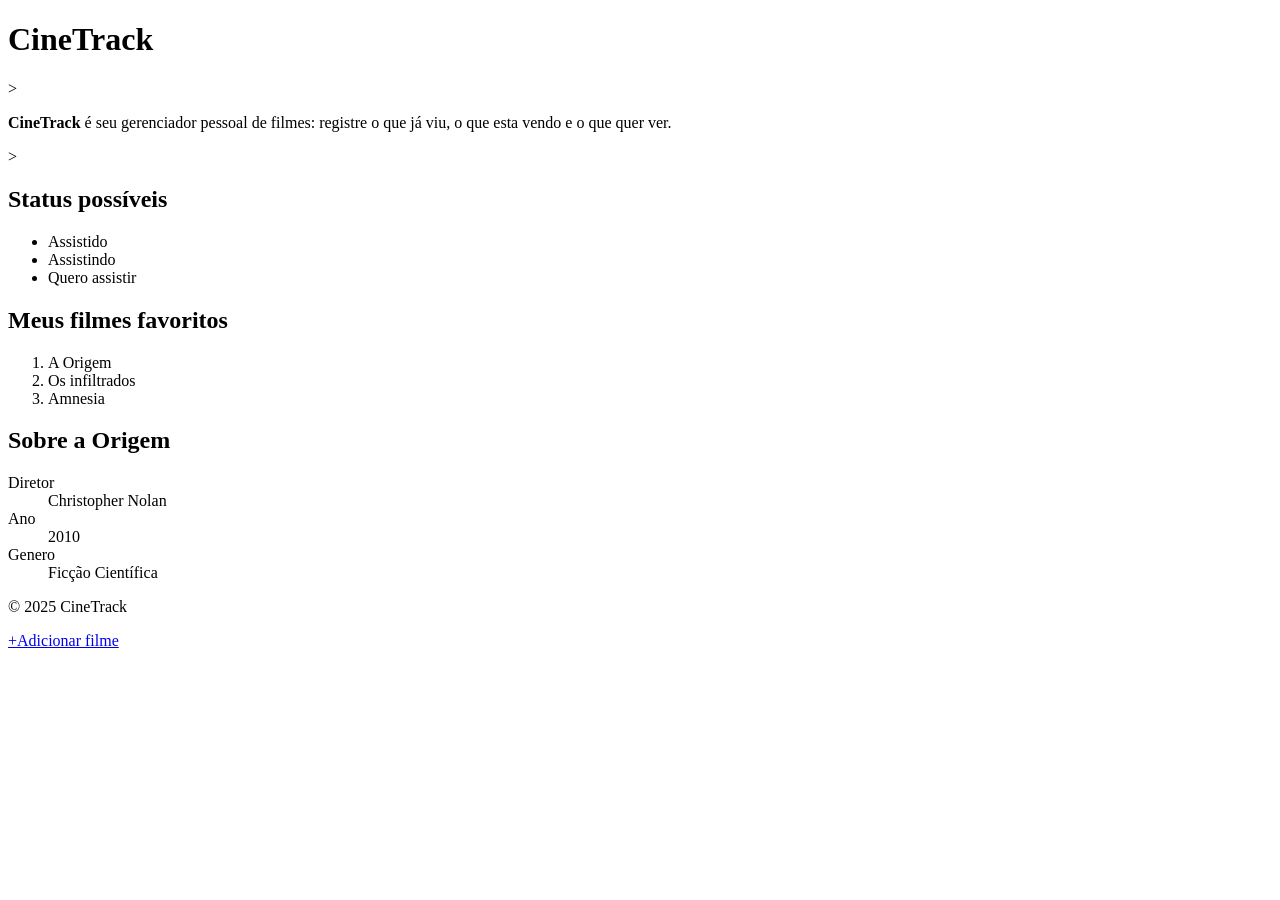
==== index.html @ e678ba9c "Add initial HTML structure for CineTrack" ====
<!DOCTYPE html>
<html lang="en">
<head>
    <meta charset="UTF-8">
    <meta name="viewport" content="width=device-width, initial-scale=1.0">
    <title>CineTrack</title>
</head>
<body>
    <!--Titulo da página -->
    <h1>CineTrack</h1>
    <!--Titulo e apresentação -->>
    <p><strong>CineTrack</strong> é seu gerenciador pessoal
    de filmes: registre o que já viu, o que esta vendo e o que quer ver.</p>
    
    <!-- Subtópico, apresentando possíveis status-->>
    <h2>Status possíveis</h2>
    <ul id = "lista-status">  
        <li class = "item-status">Assistido</li>
        <li class = "item-status">Assistindo</li>
        <li class = "item-status">Quero assistir</li>
    </ul>

    <!-- Lista de filmes favoritos-->
    <h2>Meus filmes favoritos</h2>
    <ol>
        <li>A Origem</li>
        <li>Os infiltrados</li>
        <li>Amnesia</li>
    </ol>

    <!-- Informações sobre o favorito -->
    <h2>Sobre a Origem</h2>
    <dl>
        <dt>Diretor</dt> <dd>Christopher Nolan</dd>
        <dt>Ano</dt> <dd>2010</dd>
        <dt>Genero</dt> <dd>Ficção Científica</dd>
    </dl>
    <p> &copy; 2025 CineTrack </p>

    <a href="adicionar.html">+Adicionar filme</a>
</body>
</html>
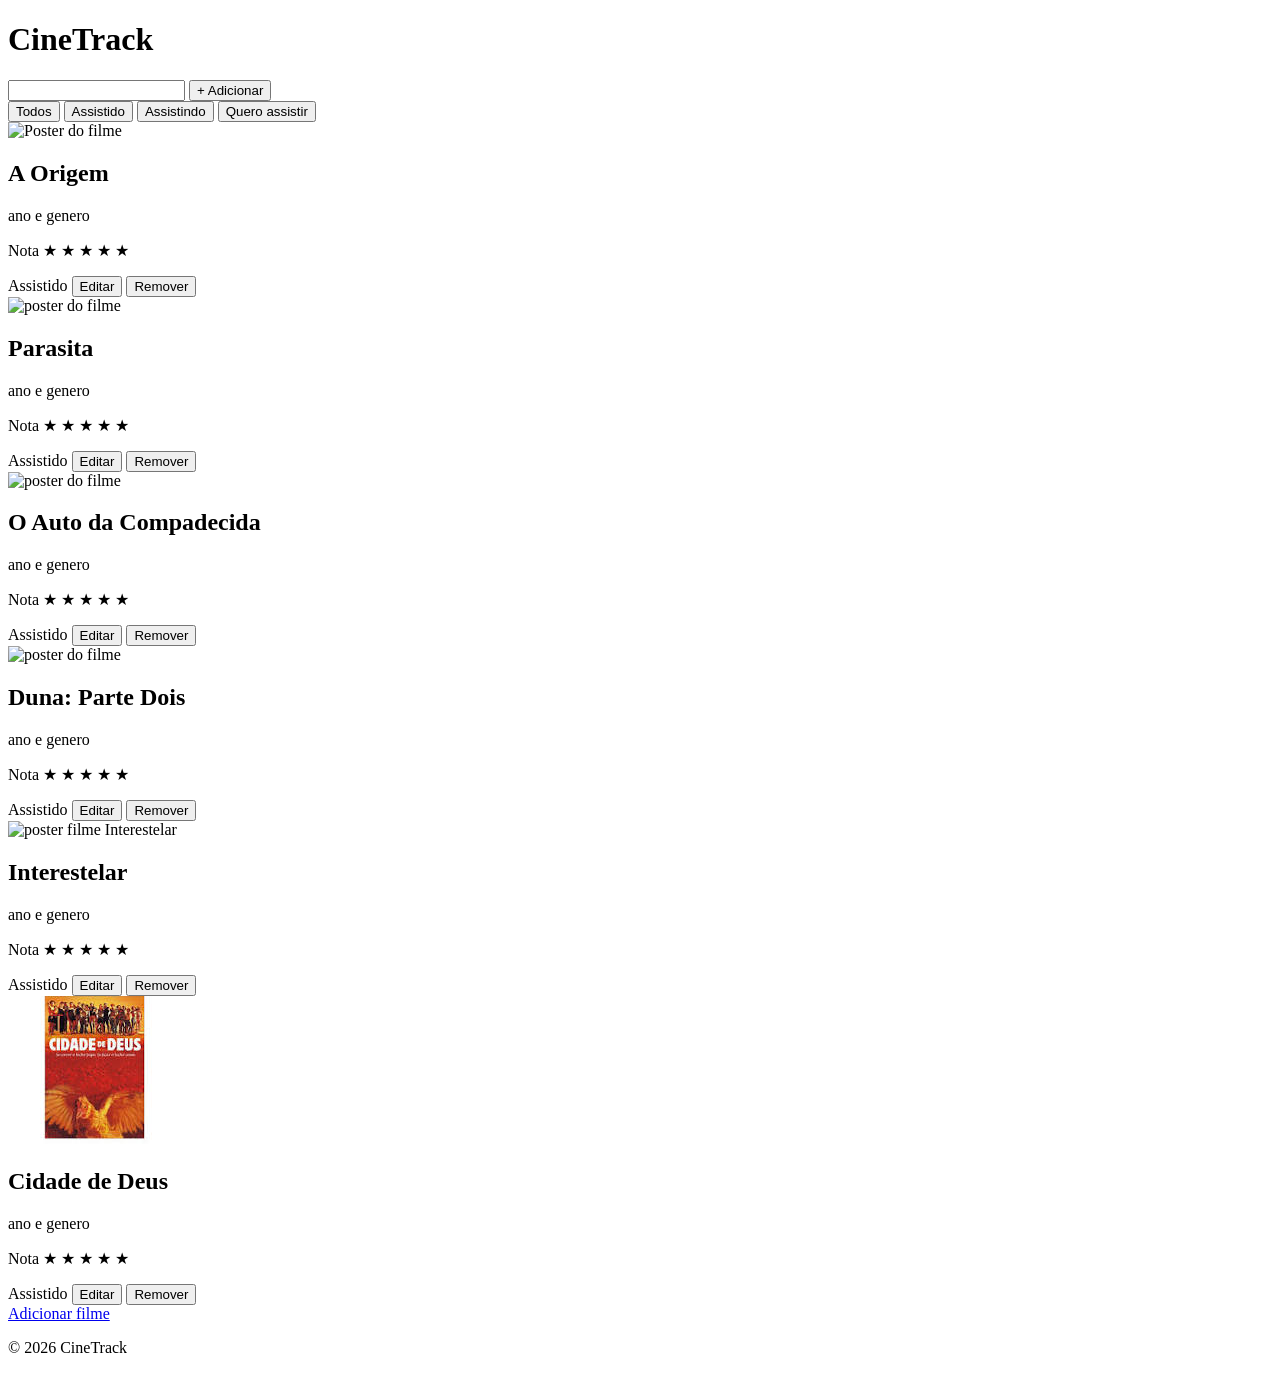
==== commit e3375818: "estrutura HTML semantica Refactor HTML structure to improve layout and accessibility. Added header, " ====
--- a/index.html
+++ b/index.html
@@ -7,36 +7,81 @@
 </head>
 <body>
     <!--Titulo da página -->
-    <h1>CineTrack</h1>
-    <!--Titulo e apresentação -->>
-    <p><strong>CineTrack</strong> é seu gerenciador pessoal
-    de filmes: registre o que já viu, o que esta vendo e o que quer ver.</p>
+    <header>
+        <h1>CineTrack</h1>
+        <input type="search" aria-label="Buscar filme">
+        <button>+ Adicionar</button>
+    </header>
     
-    <!-- Subtópico, apresentando possíveis status-->>
-    <h2>Status possíveis</h2>
-    <ul id = "lista-status">  
-        <li class = "item-status">Assistido</li>
-        <li class = "item-status">Assistindo</li>
-        <li class = "item-status">Quero assistir</li>
-    </ul>
+    <nav aria-label="Filtro de status">
+        <button class ="ativo">Todos</button>
+        <button>Assistido</button>
+        <button>Assistindo</button>
+        <button>Quero assistir</button>
+    </nav>
 
-    <!-- Lista de filmes favoritos-->
-    <h2>Meus filmes favoritos</h2>
-    <ol>
-        <li>A Origem</li>
-        <li>Os infiltrados</li>
-        <li>Amnesia</li>
-    </ol>
+    <main>
+        <section id="lista" aria-live="polite">
+            <article class="card"> 
+                <img src="https://encrypted-tbn0.gstatic.com/images?q=tbn:ANd9GcSHiSs1SYeqNKzIbCg1YP3i3CQ1uxK76HtxjmugR5MZTOYvl7opXBZKhA2u&s=10" alt="Poster do filme">
+                <h2>A Origem</h2> 
+                <p>ano e genero</p>
+                <p>Nota &#9733 &#9733 &#9733 &#9733 &#9733</p>
+                <span>Assistido</span>
+                <button>Editar</button>
+                <button>Remover</button>
+            </article>
+            <article class="card">
+                <img src="https://encrypted-tbn0.gstatic.com/images?q=tbn:ANd9GcT-HY1u10MrAK-ASA7MhYB-CHrpHoqdhuXWXy55_yhx_A&s=10" alt="poster do filme">
+                <h2>Parasita</h2>
+                <p>ano e genero</p>
+                <p>Nota &#9733 &#9733 &#9733 &#9733 &#9733</p>
+                <span>Assistido</span>
+                <button>Editar</button>
+                <button>Remover</button>
+            </article>
+            <article class="card">
+                <img src="https://encrypted-tbn0.gstatic.com/images?q=tbn:ANd9GcQKG54UK_Amjjpme3PpYw84D0BHxVp8A0Olf6hXG1yocc-ou5FppVrUbqim&s=10" alt="poster do filme">
+                <h2>O Auto da Compadecida</h2>
+                <p>ano e genero</p>
+                <p>Nota &#9733 &#9733 &#9733 &#9733 &#9733</p>
+                <span>Assistido</span>
+                <button>Editar</button>
+                <button>Remover</button>
+            </article>
+            <article class="card">
+                <img src="https://encrypted-tbn0.gstatic.com/images?q=tbn:ANd9GcTQ06KMiQ6osrlrsl1EA4CHQ3S_Kc75lOuq-8w64bl2Ag&s=10" alt="poster do filme">
+                <h2>Duna: Parte Dois</h2>
+                <p>ano e genero</p>
+                <p>Nota &#9733 &#9733 &#9733 &#9733 &#9733</p>
+                <span>Assistido</span>
+                <button>Editar</button>
+                <button>Remover</button>
+            </article>
+            <article class="card">
+                <img src="https://encrypted-tbn0.gstatic.com/images?q=tbn:ANd9GcT_sE1bp-Ayi3sZLlSQXrdhNdRt1XV3ULngZZx9LoUP9A&s=10" alt="poster filme Interestelar">
+                <h2>Interestelar</h2>
+                <p>ano e genero</p>              
+                <p>Nota &#9733 &#9733 &#9733 &#9733 &#9733</p>
+                <span>Assistido</span>
+                <button>Editar</button>
+                <button>Remover</button>
+            </article>
+            <article class="card">
+                <img src="[data-uri]" alt="poster do filme">
+                <h2>Cidade de Deus</h2>
+                <p>ano e genero</p>
+                <p>Nota &#9733 &#9733 &#9733 &#9733 &#9733</p>
+                <span>Assistido</span>
+                <button>Editar</button>
+                <button>Remover</button>
+            </article>
+        </section>
 
-    <!-- Informações sobre o favorito -->
-    <h2>Sobre a Origem</h2>
-    <dl>
-        <dt>Diretor</dt> <dd>Christopher Nolan</dd>
-        <dt>Ano</dt> <dd>2010</dd>
-        <dt>Genero</dt> <dd>Ficção Científica</dd>
-    </dl>
-    <p> &copy; 2025 CineTrack </p>
+        <footer><a href="adicionar.html">Adicionar filme</a></footer>
+    </main>
 
-    <a href="adicionar.html">+Adicionar filme</a>
+    
+    <p> &copy; 2026 CineTrack </p>
 </body>
 </html>
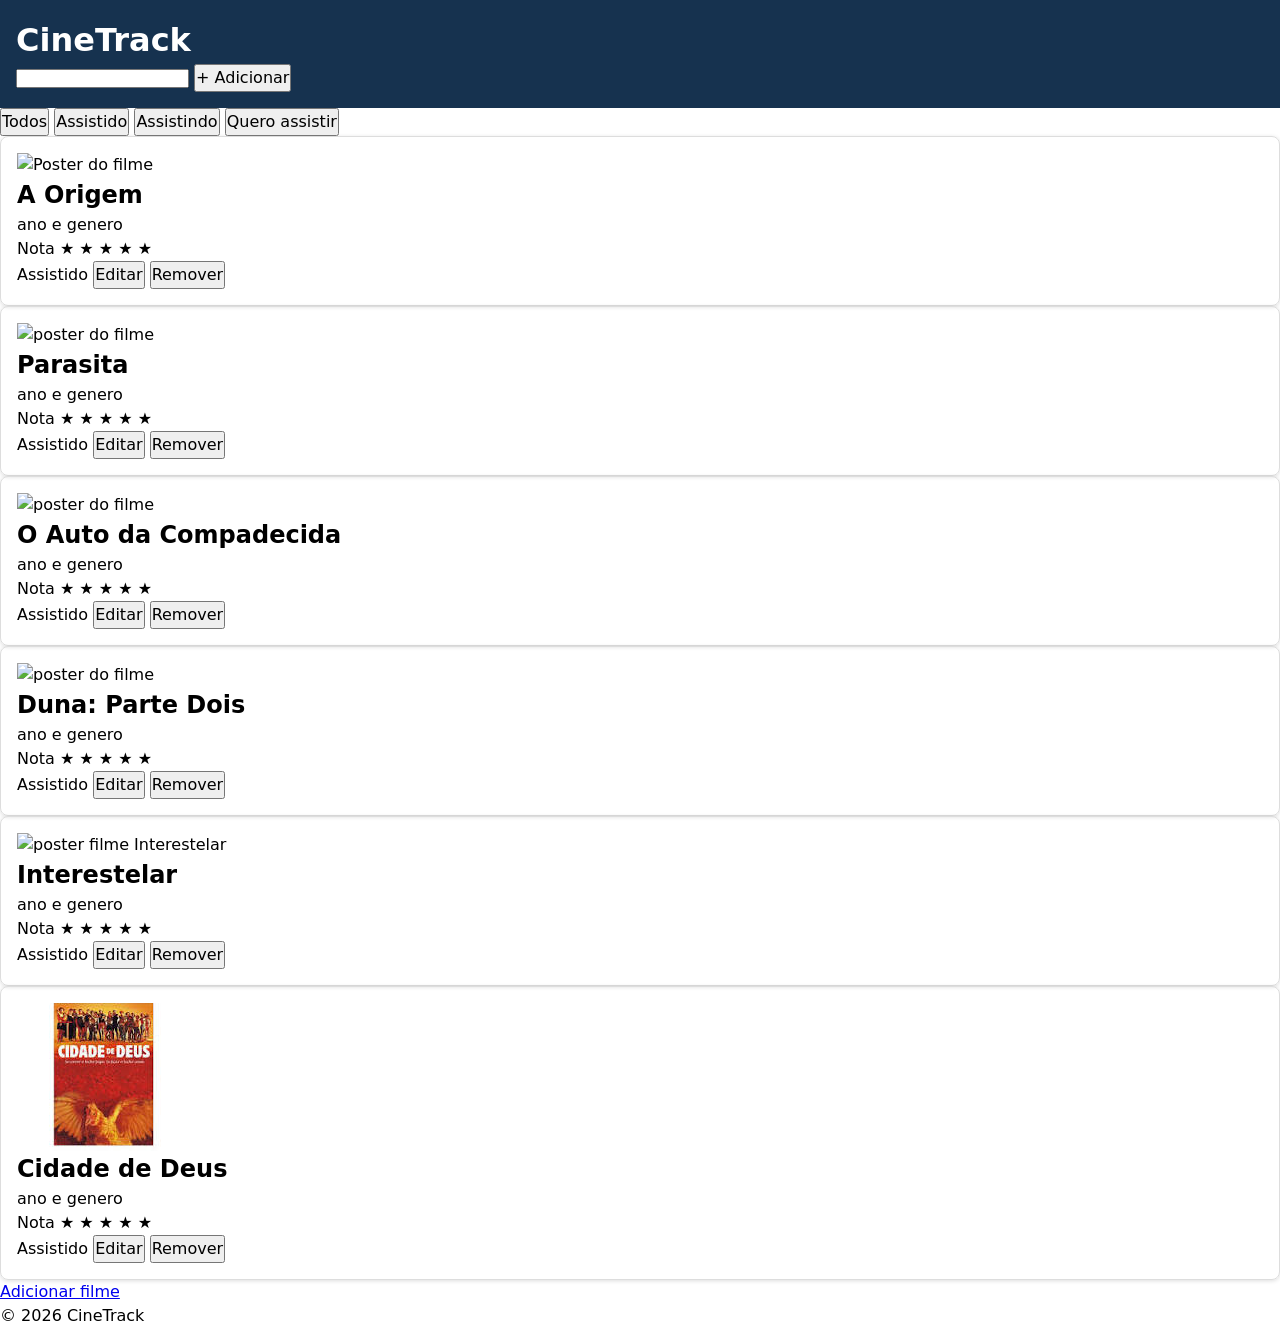
==== commit 70250f49: "estilo basico dos cards" ====
--- a/index.html
+++ b/index.html
@@ -4,6 +4,7 @@
     <meta charset="UTF-8">
     <meta name="viewport" content="width=device-width, initial-scale=1.0">
     <title>CineTrack</title>
+    <link rel="stylesheet" href="style.css">
 </head>
 <body>
     <!--Titulo da página -->
--- a/style.css
+++ b/style.css
@@ -0,0 +1,26 @@
+/*amarelo FCFDAF*/
+/* azul escuro 16324F*/
+/* azul turquesa 6CCFF6*/
+
+* { box-sizing: border-box;
+margin: 0; padding: 0; }
+
+html { font-size: 16px; }
+body { font-family: system-ui, sans-serif;
+line-height: 1.5; }
+
+img { max-width: 100%; display: block; }
+button { font: inherit; cursor: pointer; }
+
+header {
+    background-color: #16324F;
+    color: white; 
+    padding: 1rem;
+}
+
+.card{ 
+    border: 1px solid #ddd;
+    padding: 16px; 
+    border-radius: 8px;
+    box-shadow: 0 1px 4px #0002;
+}
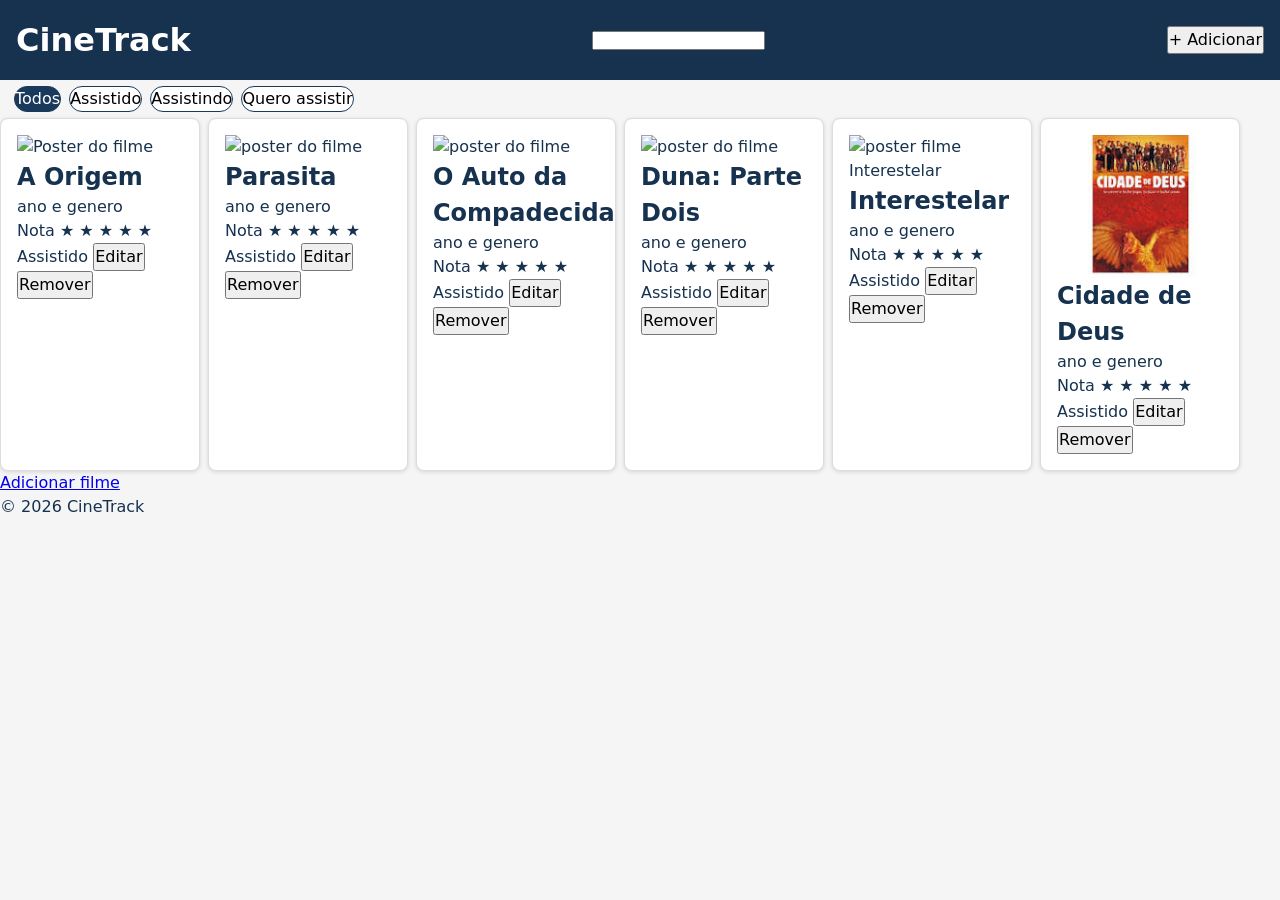
==== commit 61044b9c: "layout em flexbox" ====
--- a/index.html
+++ b/index.html
@@ -29,8 +29,8 @@
                 <p>ano e genero</p>
                 <p>Nota &#9733 &#9733 &#9733 &#9733 &#9733</p>
                 <span>Assistido</span>
-                <button>Editar</button>
-                <button>Remover</button>
+                <button><div class="acoes">Editar</div></button>
+                <button><div class="acoes">Remover</div></button>
             </article>
             <article class="card">
                 <img src="https://encrypted-tbn0.gstatic.com/images?q=tbn:ANd9GcT-HY1u10MrAK-ASA7MhYB-CHrpHoqdhuXWXy55_yhx_A&s=10" alt="poster do filme">
@@ -38,8 +38,8 @@
                 <p>ano e genero</p>
                 <p>Nota &#9733 &#9733 &#9733 &#9733 &#9733</p>
                 <span>Assistido</span>
-                <button>Editar</button>
-                <button>Remover</button>
+                <button><div class="acoes">Editar</div></button>
+                <button><div class="acoes">Remover</div></button>
             </article>
             <article class="card">
                 <img src="https://encrypted-tbn0.gstatic.com/images?q=tbn:ANd9GcQKG54UK_Amjjpme3PpYw84D0BHxVp8A0Olf6hXG1yocc-ou5FppVrUbqim&s=10" alt="poster do filme">
@@ -47,8 +47,8 @@
                 <p>ano e genero</p>
                 <p>Nota &#9733 &#9733 &#9733 &#9733 &#9733</p>
                 <span>Assistido</span>
-                <button>Editar</button>
-                <button>Remover</button>
+                <button><div class="acoes">Editar</div></button>
+                <button><div class="acoes">Remover</div></button>
             </article>
             <article class="card">
                 <img src="https://encrypted-tbn0.gstatic.com/images?q=tbn:ANd9GcTQ06KMiQ6osrlrsl1EA4CHQ3S_Kc75lOuq-8w64bl2Ag&s=10" alt="poster do filme">
@@ -56,8 +56,8 @@
                 <p>ano e genero</p>
                 <p>Nota &#9733 &#9733 &#9733 &#9733 &#9733</p>
                 <span>Assistido</span>
-                <button>Editar</button>
-                <button>Remover</button>
+                <button><div class="acoes">Editar</div></button>
+                <button><div class="acoes">Remover</div></button>
             </article>
             <article class="card">
                 <img src="https://encrypted-tbn0.gstatic.com/images?q=tbn:ANd9GcT_sE1bp-Ayi3sZLlSQXrdhNdRt1XV3ULngZZx9LoUP9A&s=10" alt="poster filme Interestelar">
@@ -65,8 +65,8 @@
                 <p>ano e genero</p>              
                 <p>Nota &#9733 &#9733 &#9733 &#9733 &#9733</p>
                 <span>Assistido</span>
-                <button>Editar</button>
-                <button>Remover</button>
+                <button><div class="acoes">Editar</div></button>
+                <button><div class="acoes">Remover</div></button>
             </article>
             <article class="card">
                 <img src="[data-uri]" alt="poster do filme">
@@ -74,8 +74,8 @@
                 <p>ano e genero</p>
                 <p>Nota &#9733 &#9733 &#9733 &#9733 &#9733</p>
                 <span>Assistido</span>
-                <button>Editar</button>
-                <button>Remover</button>
+                <button><div class="acoes">Editar</div></button>
+                <button><div class="acoes">Remover</div></button>
             </article>
         </section>
 
--- a/style.css
+++ b/style.css
@@ -6,21 +6,62 @@
 margin: 0; padding: 0; }
 
 html { font-size: 16px; }
-body { font-family: system-ui, sans-serif;
-line-height: 1.5; }
+body { 
+    font-family: system-ui, sans-serif;
+    line-height: 1.5;   
+    color: #16324F;
+    background: whitesmoke;
+}
 
 img { max-width: 100%; display: block; }
 button { font: inherit; cursor: pointer; }
 
 header {
+    display: flex;
+    align-items: center;
+    justify-content: space-between;
+    gap: 6px;
+    flex-wrap: wrap;
     background-color: #16324F;
     color: white; 
     padding: 1rem;
 }
 
 .card{ 
+    background-color: white;
     border: 1px solid #ddd;
     padding: 16px; 
     border-radius: 8px;
     box-shadow: 0 1px 4px #0002;
+    width: 200px;
+    flex-direction: column;
+    gap: 8px;
 }
+
+nav{
+    display: flex;
+    gap: 8px;
+    padding: 6px 14px;
+
+}
+
+nav button{
+    border: 1px solid #1A3A5C;
+    background: white;
+    border-radius: 999px;
+}
+
+nav button.ativo{
+    background-color: #1A3A5C;
+    color: white;
+}
+
+#lista{
+    display: flex;
+    flex-wrap: wrap;
+    gap: 8px;
+}
+
+.acoes{
+    margin-top: auto;
+}
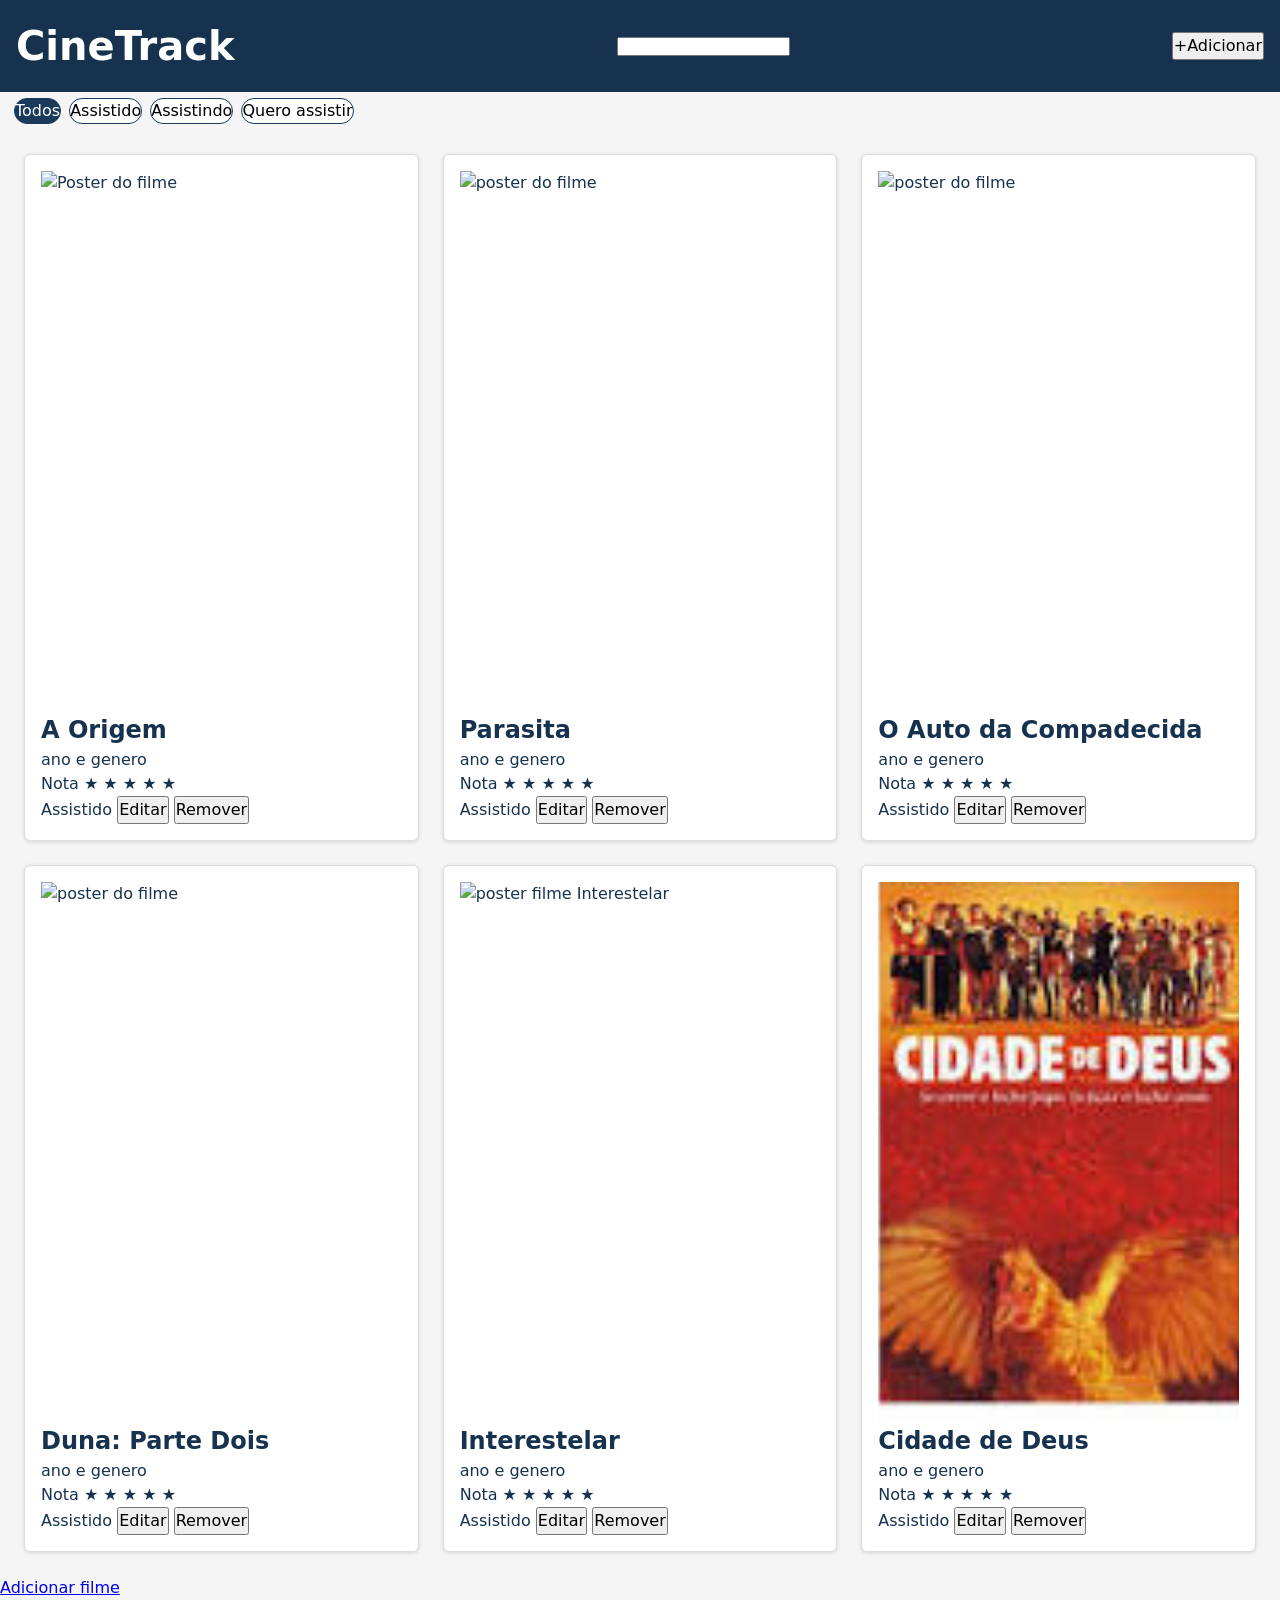
==== commit 6cbacbca: "Layout responsivo" ====
--- a/index.html
+++ b/index.html
@@ -11,7 +11,10 @@
     <header>
         <h1>CineTrack</h1>
         <input type="search" aria-label="Buscar filme">
-        <button>+ Adicionar</button>
+        <button>
+            <span class = "icone-adicionar">+</span>
+            <span class = "texto-adicionar">+Adicionar</span>
+        </button>
     </header>
     
     <nav aria-label="Filtro de status">
--- a/style.css
+++ b/style.css
@@ -31,11 +31,15 @@
     background-color: white;
     border: 1px solid #ddd;
     padding: 16px; 
-    border-radius: 8px;
+    border-radius: 6px;
     box-shadow: 0 1px 4px #0002;
-    width: 200px;
-    flex-direction: column;
+    width: 100%;
     gap: 8px;
+}
+.card img{
+    width: 100%;
+    aspect-ratio: 2 / 3;
+    object-fit: cover;
 }
 
 nav{
@@ -57,9 +61,30 @@
 }
 
 #lista{
-    display: flex;
-    flex-wrap: wrap;
+    display: grid;
+    grid-template-columns: repeat(auto-fill, minmax(200px, 1fr));
+    padding: 24px;
     gap: 8px;
+}
+
+.texto-adicionar{
+    display: none;
+}
+
+@media (min-width: 1024px) {
+    #lista{
+        gap: 24px;
+        grid-template-columns: 1fr 1fr 1fr;
+    }
+    h1{
+        font-size: clamp(1.5rem, 4vw, 2.5rem);
+    }
+    .texto-adicionar{
+        display: inline;
+    }
+    .icone-adicionar{
+        display: none;
+    }
 }
 
 .acoes{
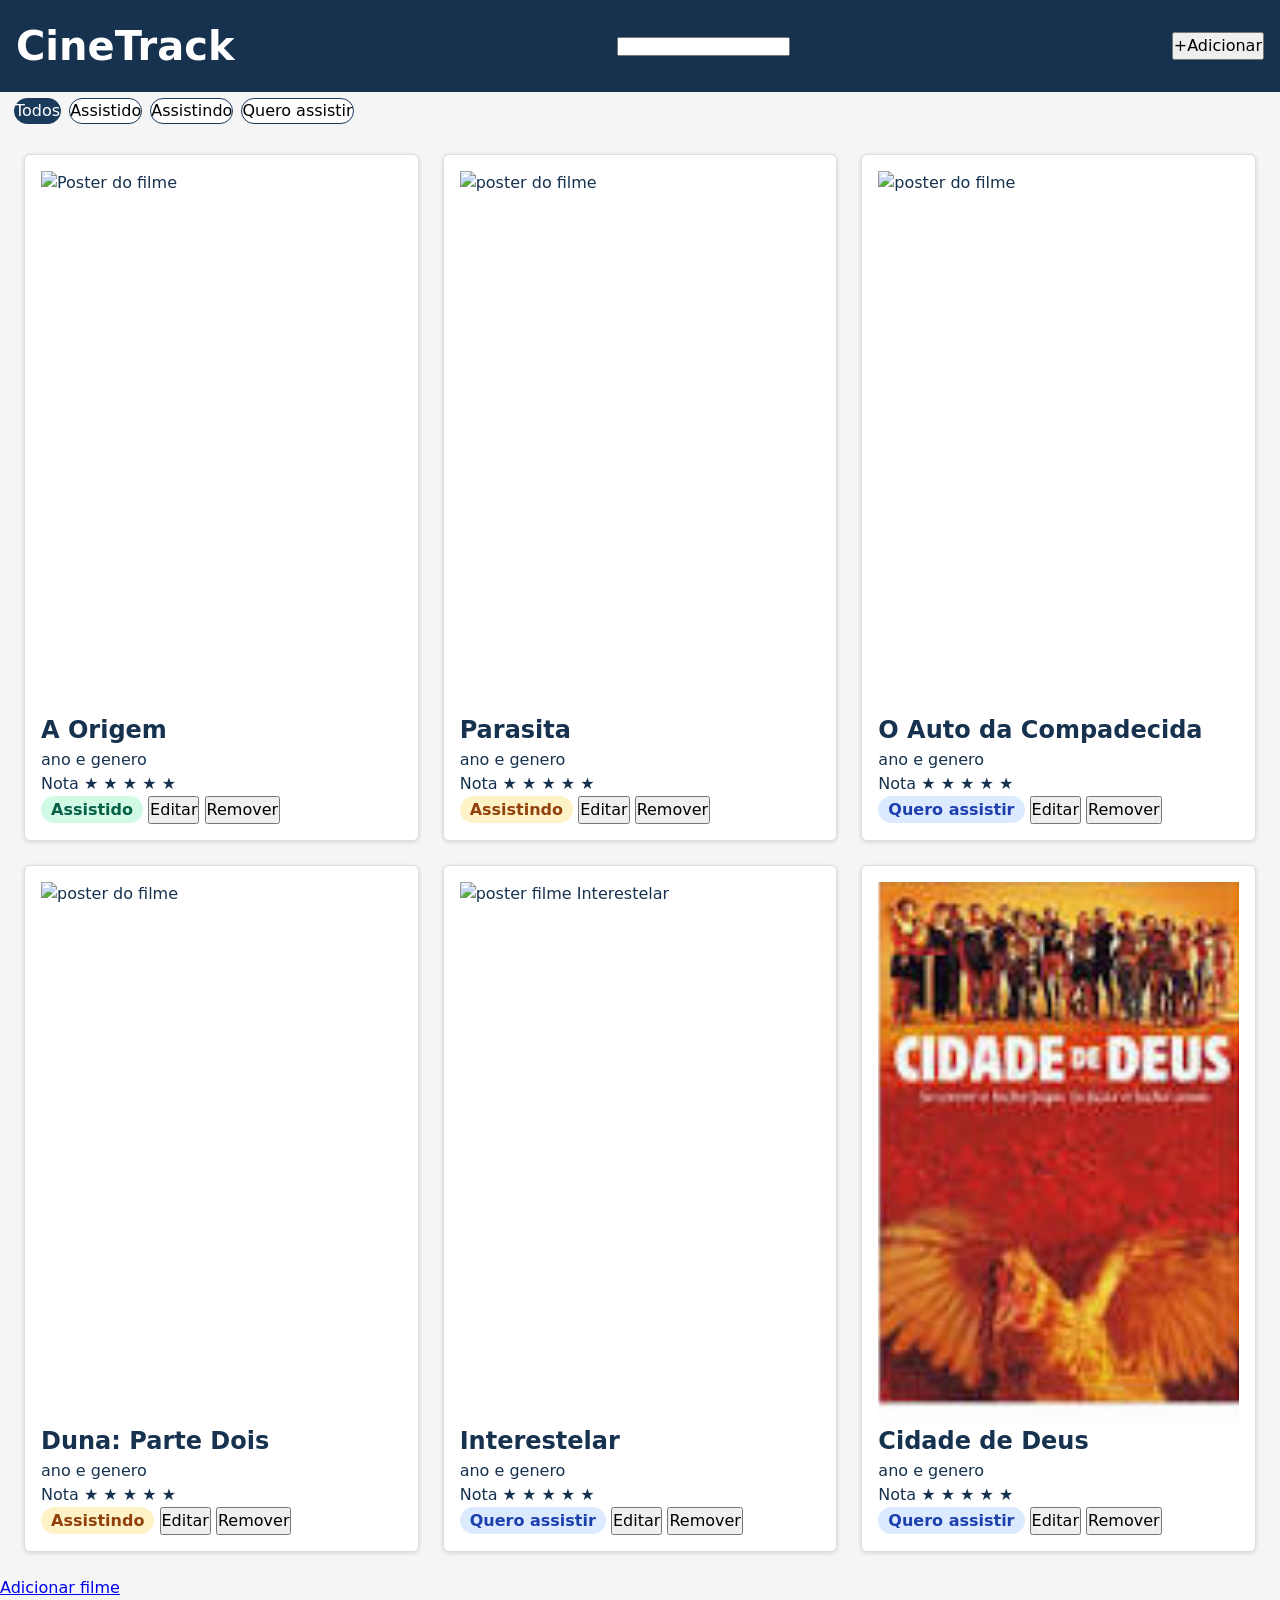
==== commit 130ab259: "estilo final hmtl 1" ====
--- a/index.html
+++ b/index.html
@@ -31,7 +31,7 @@
                 <h2>A Origem</h2> 
                 <p>ano e genero</p>
                 <p>Nota &#9733 &#9733 &#9733 &#9733 &#9733</p>
-                <span>Assistido</span>
+                <span class="badge assistido">Assistido</span>
                 <button><div class="acoes">Editar</div></button>
                 <button><div class="acoes">Remover</div></button>
             </article>
@@ -40,7 +40,7 @@
                 <h2>Parasita</h2>
                 <p>ano e genero</p>
                 <p>Nota &#9733 &#9733 &#9733 &#9733 &#9733</p>
-                <span>Assistido</span>
+                <span class="badge assistindo">Assistindo</span>
                 <button><div class="acoes">Editar</div></button>
                 <button><div class="acoes">Remover</div></button>
             </article>
@@ -49,7 +49,7 @@
                 <h2>O Auto da Compadecida</h2>
                 <p>ano e genero</p>
                 <p>Nota &#9733 &#9733 &#9733 &#9733 &#9733</p>
-                <span>Assistido</span>
+                <span class="badge quero">Quero assistir</span>
                 <button><div class="acoes">Editar</div></button>
                 <button><div class="acoes">Remover</div></button>
             </article>
@@ -58,7 +58,7 @@
                 <h2>Duna: Parte Dois</h2>
                 <p>ano e genero</p>
                 <p>Nota &#9733 &#9733 &#9733 &#9733 &#9733</p>
-                <span>Assistido</span>
+                <span class="badge assistindo">Assistindo</span>
                 <button><div class="acoes">Editar</div></button>
                 <button><div class="acoes">Remover</div></button>
             </article>
@@ -67,7 +67,7 @@
                 <h2>Interestelar</h2>
                 <p>ano e genero</p>              
                 <p>Nota &#9733 &#9733 &#9733 &#9733 &#9733</p>
-                <span>Assistido</span>
+                <span class="badge quero">Quero assistir</span>
                 <button><div class="acoes">Editar</div></button>
                 <button><div class="acoes">Remover</div></button>
             </article>
@@ -76,7 +76,7 @@
                 <h2>Cidade de Deus</h2>
                 <p>ano e genero</p>
                 <p>Nota &#9733 &#9733 &#9733 &#9733 &#9733</p>
-                <span>Assistido</span>
+                <span class="badge quero">Quero assistir</span>
                 <button><div class="acoes">Editar</div></button>
                 <button><div class="acoes">Remover</div></button>
             </article>
--- a/style.css
+++ b/style.css
@@ -14,7 +14,29 @@
 }
 
 img { max-width: 100%; display: block; }
-button { font: inherit; cursor: pointer; }
+
+button { 
+    font: inherit; 
+    cursor: pointer; 
+}
+
+button:hover{
+    background-color:#1A3A5C;
+    color: white;
+}
+
+button:focus-visible{
+    outline: 3px solid #4A90E2;
+    outline-offset: 2px;
+}
+
+:root{
+    --cor-primaria: #FCFDAF;
+    --raio: 8px;
+    --espaço: 16px;
+    --cor-secundaria: #16324F;
+    --cor-terciaria: #6CCFF6;
+}
 
 header {
     display: flex;
@@ -87,6 +109,35 @@
     }
 }
 
+@media (prefers-color-scheme: dark){
+    :root{
+        --cor-primaria:var(--cor-secundaria);
+        --cor-secundaria:var(--cor-terciaria);
+        --cor-terciaria:var(var(--cor-primaria);)
+    }
+}
+
 .acoes{
     margin-top: auto;
 }
+
+.badge {
+    padding: 4px 10px;
+    border-radius: 999px;
+    font-weight: bold;
+}
+
+.badge.assistido {
+    background-color: #d1fae5;
+    color: #065f46;
+}
+
+.badge.assistindo {
+    background-color: #fef3c7;
+    color: #92400e;
+}
+
+.badge.quero {
+    background-color: #dbeafe;
+    color: #1e40af;
+}
